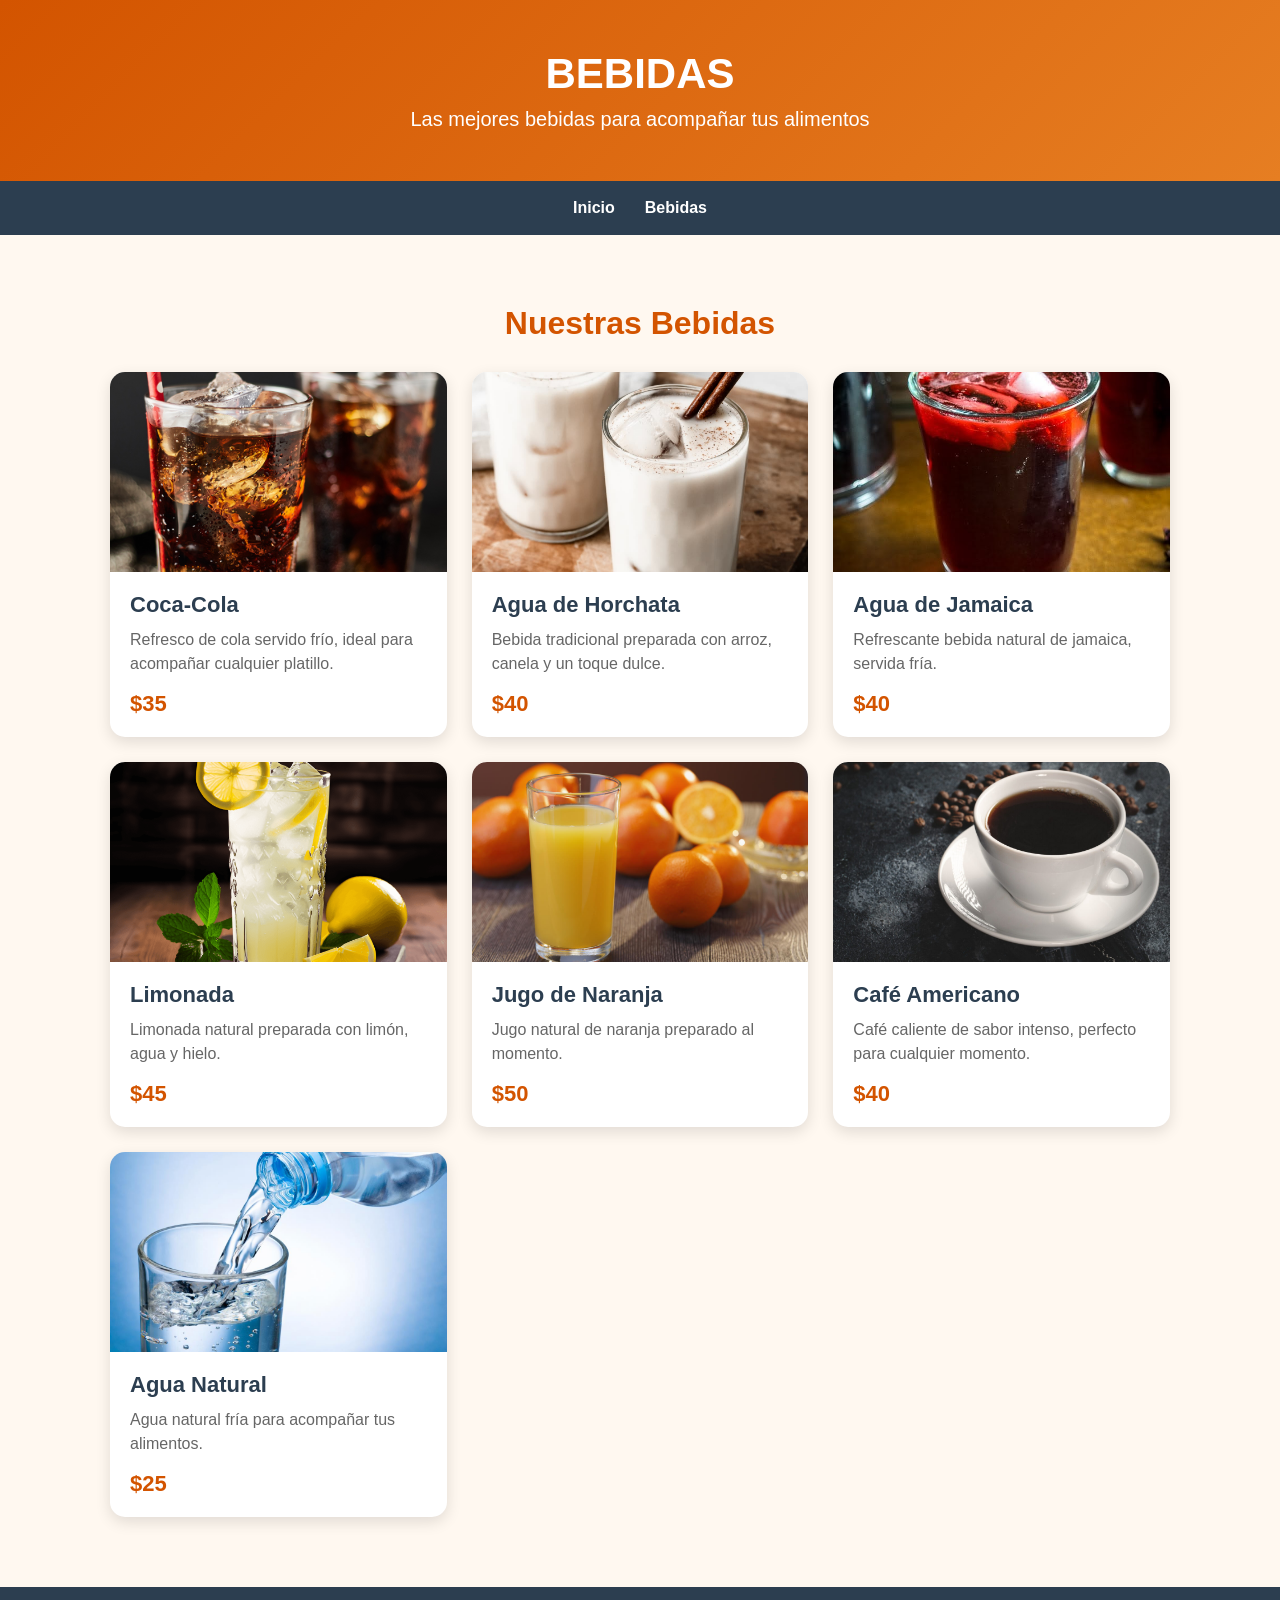
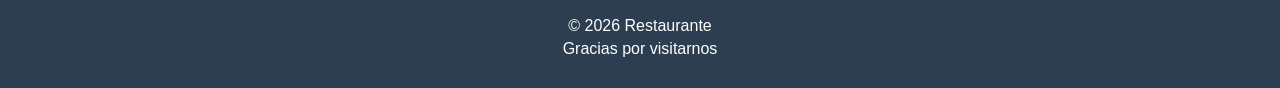
==== bebidas.html @ 6eda0700 "Subir proyecto GPDS" ====
<!DOCTYPE html>
<html lang="es">

<head>
    <meta charset="UTF-8">
    <meta name="viewport" content="width=device-width, initial-scale=1.0">

    <title>Bebidas | Restaurante</title>

    <link rel="stylesheet" href="style.css">
</head>

<body>

    <!-- ENCABEZADO -->
    <header class="encabezado">

        <h1>BEBIDAS</h1>

        <p>
            Las mejores bebidas para acompañar tus alimentos
        </p>

    </header>


    <!-- NAVEGACIÓN -->
    <nav class="navegacion">

        <a href="index.html">Inicio</a>

        <a href="#bebidas">Bebidas</a>

    </nav>


    <!-- SECCIÓN DE BEBIDAS -->
    <section class="seccion" id="bebidas">

        <h2>Nuestras Bebidas</h2>

        <div class="menu">


            <!-- BEBIDA 1 -->
            <article class="producto">

                <img src="coca.jpg" alt="Coca Cola">

                <div class="producto-info">

                    <h3>Coca-Cola</h3>

                    <p>
                        Refresco de cola servido frío,
                        ideal para acompañar cualquier platillo.
                    </p>

                    <span>$35</span>

                </div>

            </article>


            <!-- BEBIDA 2 -->
            <article class="producto">

                <img src="horchata.jpg" alt="Agua de Horchata">

                <div class="producto-info">

                    <h3>Agua de Horchata</h3>

                    <p>
                        Bebida tradicional preparada con arroz,
                        canela y un toque dulce.
                    </p>

                    <span>$40</span>

                </div>

            </article>


            <!-- BEBIDA 3 -->
            <article class="producto">

                <img src="jamaica.jpg" alt="Agua de Jamaica">

                <div class="producto-info">

                    <h3>Agua de Jamaica</h3>

                    <p>
                        Refrescante bebida natural de jamaica,
                        servida fría.
                    </p>

                    <span>$40</span>

                </div>

            </article>


            <!-- BEBIDA 4 -->
            <article class="producto">

                <img src="limonada.png" alt="Limonada">

                <div class="producto-info">

                    <h3>Limonada</h3>

                    <p>
                        Limonada natural preparada con limón,
                        agua y hielo.
                    </p>

                    <span>$45</span>

                </div>

            </article>


            <!-- BEBIDA 5 -->
            <article class="producto">

                <img src="jugo de naranja.jpg" alt="Jugo de Naranja">

                <div class="producto-info">

                    <h3>Jugo de Naranja</h3>

                    <p>
                        Jugo natural de naranja preparado
                        al momento.
                    </p>

                    <span>$50</span>

                </div>

            </article>


            <!-- BEBIDA 6 -->
            <article class="producto">

                <img src="cafeamericano.jpg" alt="Café Americano">

                <div class="producto-info">

                    <h3>Café Americano</h3>

                    <p>
                        Café caliente de sabor intenso,
                        perfecto para cualquier momento.
                    </p>

                    <span>$40</span>

                </div>

            </article>


            <!-- BEBIDA 7 -->
            <article class="producto">

                <img src="agua.jpg" alt="Agua Natural">

                <div class="producto-info">

                    <h3>Agua Natural</h3>

                    <p>
                        Agua natural fría para acompañar
                        tus alimentos.
                    </p>

                    <span>$25</span>

                </div>

            </article>


        </div>

    </section>


    <!-- PIE DE PÁGINA -->
    <footer>

        <p>© 2026 Restaurante</p>

        <p>Gracias por visitarnos</p>

    </footer>


</body>

</html>
---- style.css ----
* {
    margin: 0;
    padding: 0;
    box-sizing: border-box;
}

html {
    scroll-behavior: smooth;
}

body {
    font-family: Arial, Helvetica, sans-serif;
    background-color: #fff8f0;
    color: #333;
}


/* -------------------------
   ENCABEZADO
------------------------- */

.encabezado {
    background: linear-gradient(135deg, #d35400, #e67e22);
    color: white;
    text-align: center;
    padding: 50px 20px;
}

.encabezado h1 {
    font-size: 42px;
    margin-bottom: 10px;
}

.encabezado p {
    font-size: 20px;
}


/* -------------------------
   NAVEGACIÓN
------------------------- */

.navegacion {
    background-color: #2c3e50;
    display: flex;
    justify-content: center;
    gap: 30px;
    padding: 18px;
    position: sticky;
    top: 0;
    z-index: 100;
}

.navegacion a {
    color: white;
    text-decoration: none;
    font-weight: bold;
    transition: 0.3s;
}

.navegacion a:hover {
    color: #f39c12;
}


/* -------------------------
   SECCIÓN
------------------------- */

.seccion {
    max-width: 1100px;
    margin: 50px auto;
    padding: 20px;
}

.seccion h2 {
    text-align: center;
    color: #d35400;
    font-size: 32px;
    margin-bottom: 30px;
}


/* -------------------------
   MENÚ DE BEBIDAS
------------------------- */

.menu {
    display: grid;
    grid-template-columns: repeat(auto-fit, minmax(280px, 1fr));
    gap: 25px;
}


/* -------------------------
   PRODUCTOS
------------------------- */

.producto {
    background-color: white;
    border-radius: 15px;
    overflow: hidden;

    box-shadow: 0 5px 15px rgba(0, 0, 0, 0.12);

    transition:
        transform 0.3s,
        box-shadow 0.3s;
}

.producto:hover {
    transform: translateY(-8px);

    box-shadow: 0 10px 25px rgba(0, 0, 0, 0.2);
}


/* -------------------------
   IMÁGENES
------------------------- */

.producto img {
    width: 100%;
    height: 200px;
    object-fit: cover;
    display: block;
}


/* -------------------------
   INFORMACIÓN
------------------------- */

.producto-info {
    padding: 20px;
}

.producto-info h3 {
    color: #2c3e50;
    font-size: 22px;
    margin-bottom: 10px;
}

.producto-info p {
    color: #666;
    line-height: 1.5;
    margin-bottom: 15px;
}

.producto-info span {
    color: #d35400;
    font-size: 22px;
    font-weight: bold;
}


/* -------------------------
   FOOTER
------------------------- */

footer {
    background-color: #2c3e50;
    color: white;
    text-align: center;
    padding: 25px;
    margin-top: 50px;
}

footer p {
    margin: 5px;
}


/* -------------------------
   RESPONSIVE
------------------------- */

@media (max-width: 600px) {

    .encabezado h1 {
        font-size: 32px;
    }

    .encabezado p {
        font-size: 17px;
    }

    .navegacion {
        gap: 15px;
        flex-wrap: wrap;
    }

    .navegacion a {
        font-size: 14px;
    }

    .seccion {
        margin: 30px auto;
        padding: 15px;
    }

    .seccion h2 {
        font-size: 28px;
    }

    .producto img {
        height: 220px;
    }
}
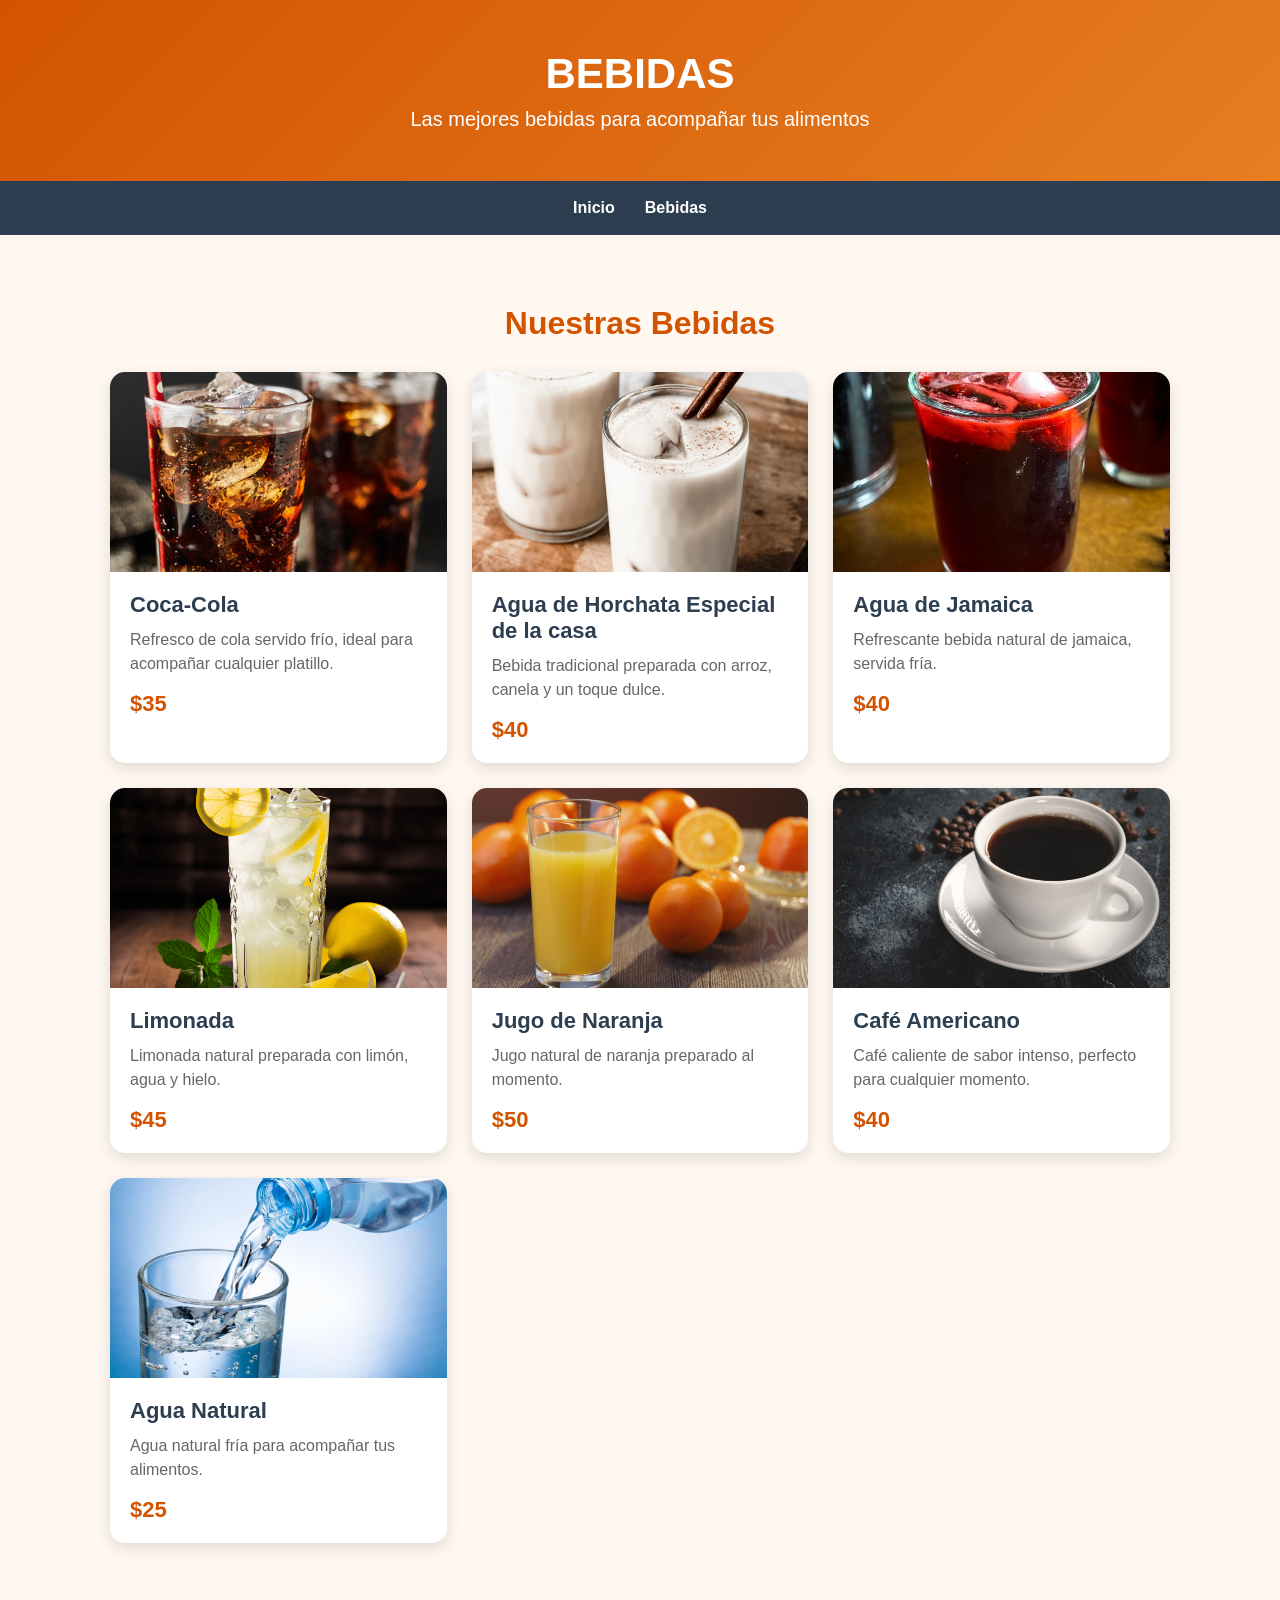
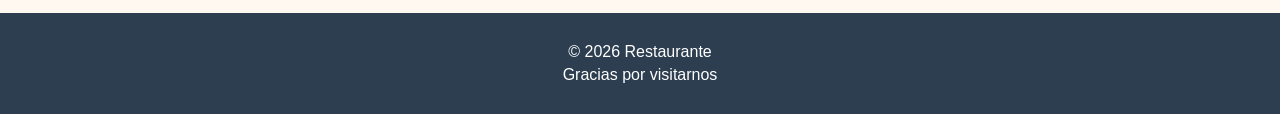
==== commit db97fd27: "Actualizar bebidas" ====
--- a/bebidas.html
+++ b/bebidas.html
@@ -71,7 +71,7 @@
 
                 <div class="producto-info">
 
-                    <h3>Agua de Horchata</h3>
+                    <h3>Agua de Horchata Especial de la casa</h3>
 
                     <p>
                         Bebida tradicional preparada con arroz,
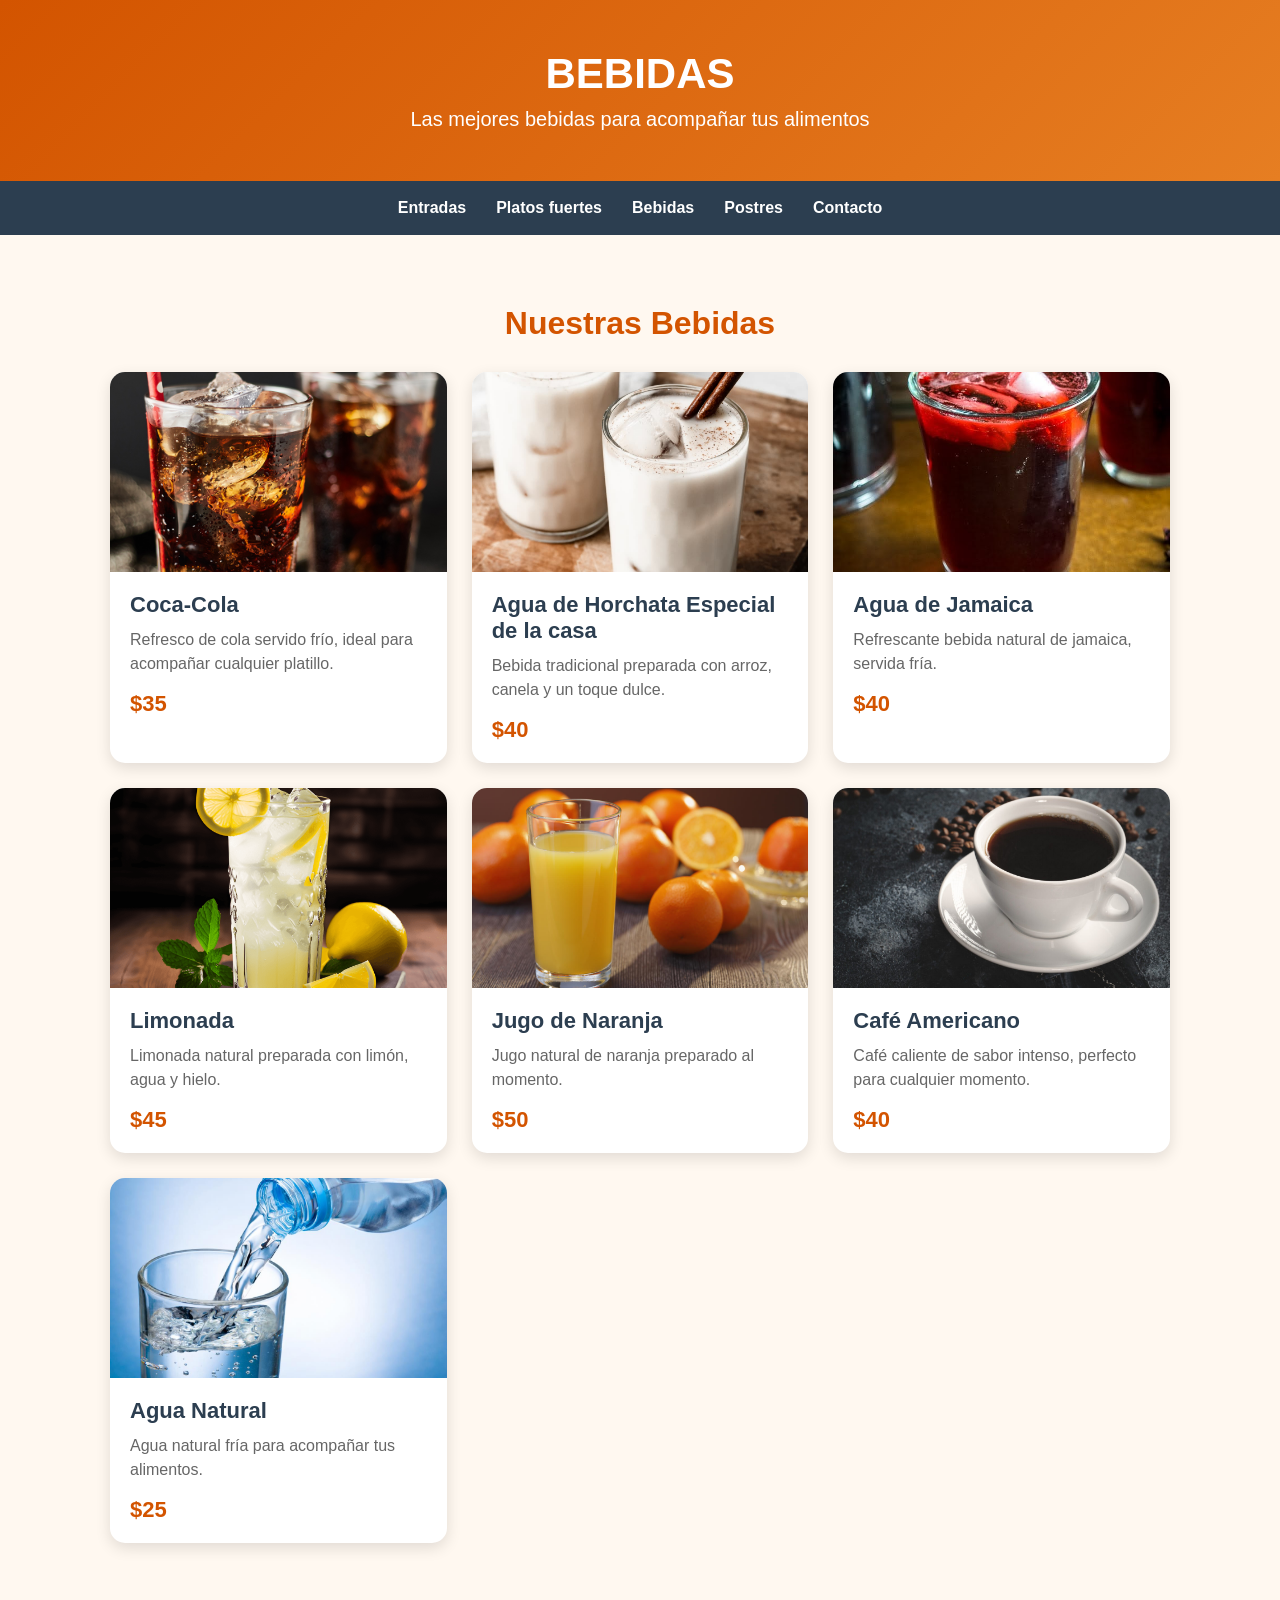
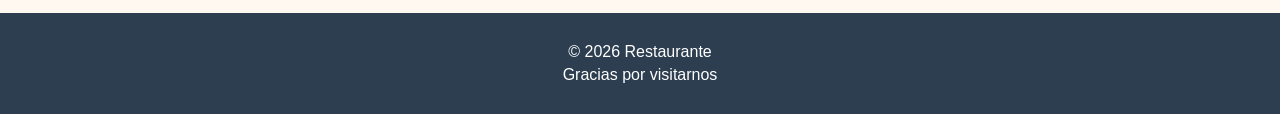
==== commit e5fc33c0: "actualización de navegación" ====
--- a/bebidas.html
+++ b/bebidas.html
@@ -1,4 +1,3 @@
-
 <!DOCTYPE html>
 <html lang="es">
 
@@ -28,10 +27,11 @@
     <!-- NAVEGACIÓN -->
     <nav class="navegacion">
 
-        <a href="index.html">Inicio</a>
-
-        <a href="#bebidas">Bebidas</a>
-
+     <a href="entradas.html">Entradas</a>
+        <a href="platos.html">Platos fuertes</a>
+        <a href="bebidas.html">Bebidas</a>
+        <a href="postres.html">Postres</a>
+        <a href="Contacto.html">Contacto</a>
     </nav>
 
 
@@ -207,4 +207,4 @@
 
 </body>
 
-</html>+</html>
